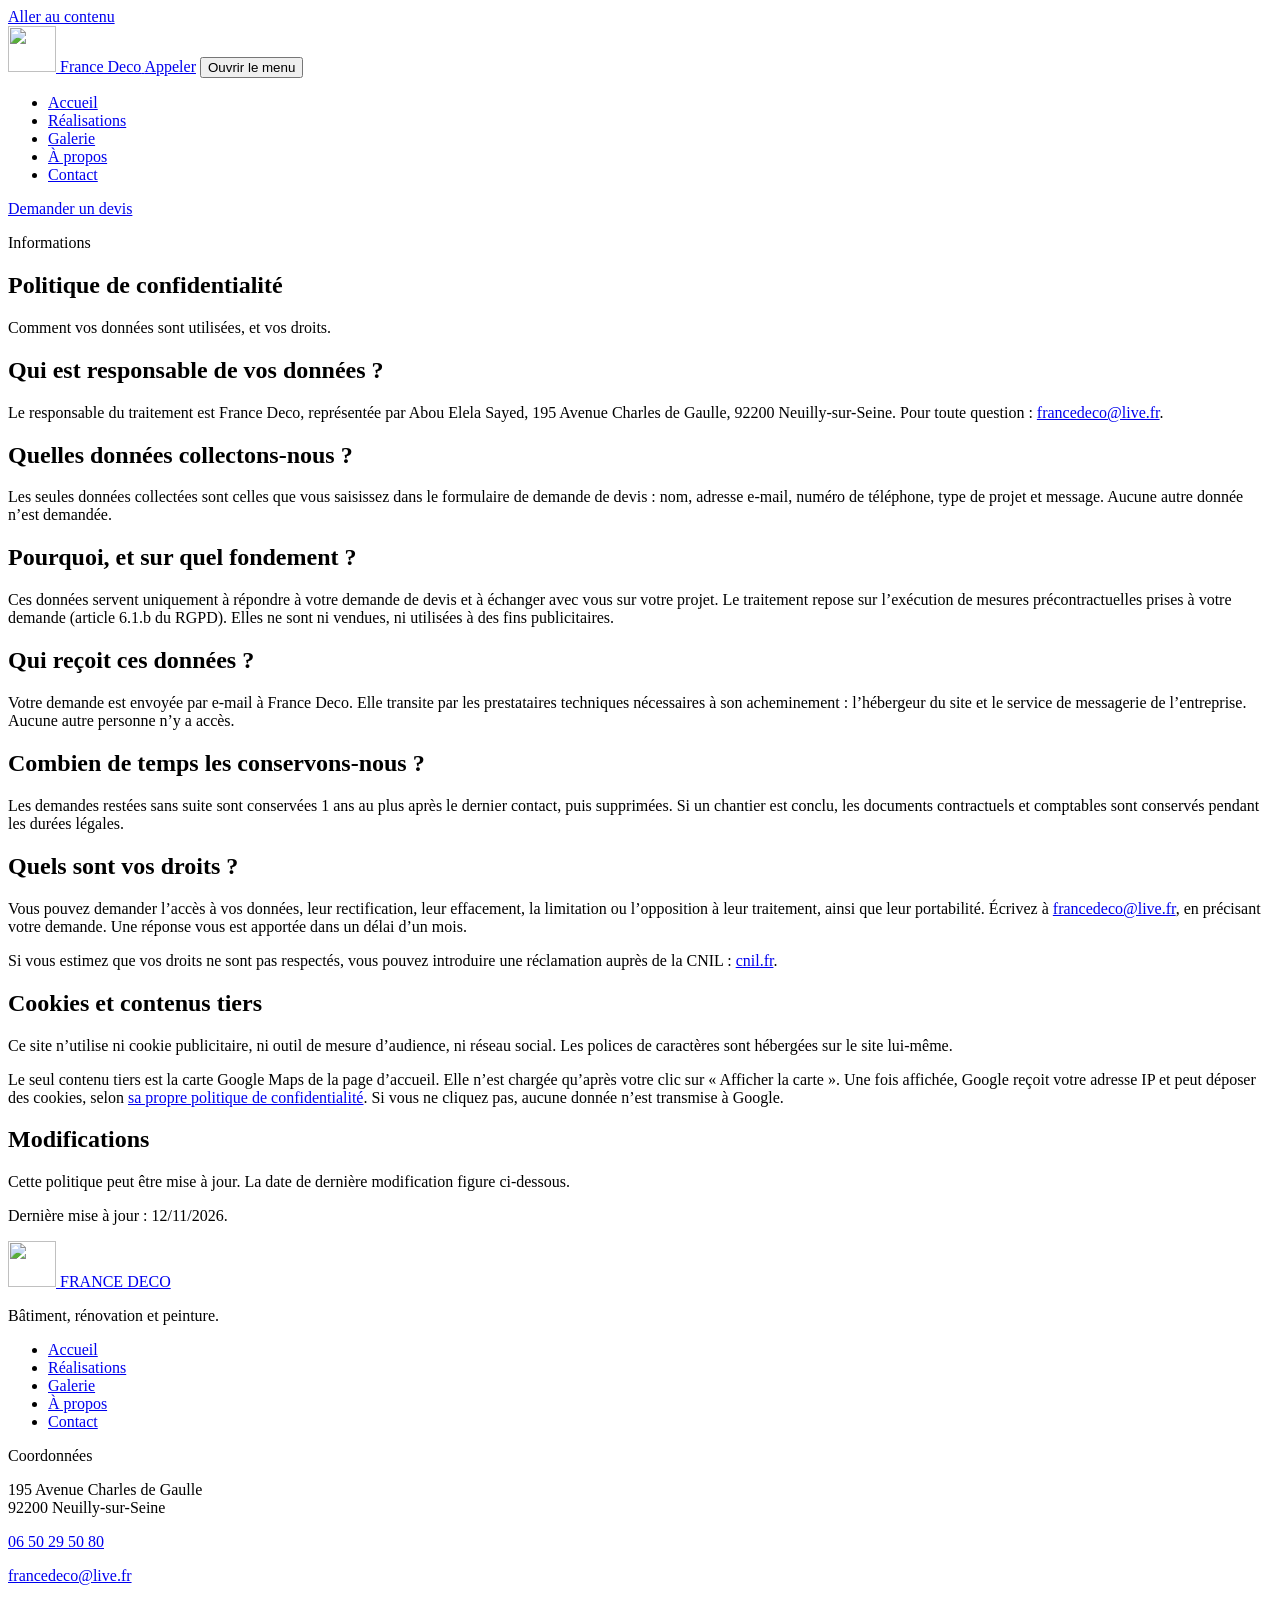
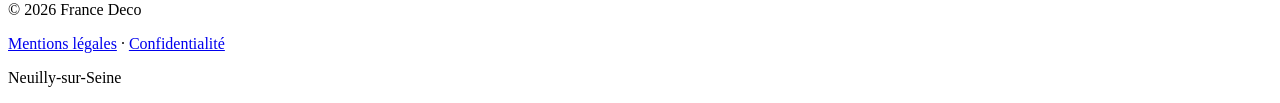
==== confidentialite.html @ 5af203aa "Add files via upload" ====
<!DOCTYPE html>
<html lang="fr">
<head>
  <meta charset="utf-8">
  <meta name="viewport" content="width=device-width, initial-scale=1">
  <meta name="color-scheme" content="light">
  <meta name="theme-color" content="#f3f0ea">
  <title>Politique de confidentialité | France Deco</title>
  <meta name="description" content="Politique de confidentialité de France Deco : données du formulaire de devis, durée de conservation, droits et cookies.">
  <meta name="robots" content="noindex, follow">
  <meta name="author" content="France Deco">
  <meta name="application-name" content="France Deco">
  <meta name="apple-mobile-web-app-title" content="France Deco">
  <meta name="geo.region" content="FR-92">
  <meta name="geo.placename" content="Neuilly-sur-Seine">
  <link rel="canonical" href="https://francedeco-paris.fr/confidentialite.html">
  <link rel="alternate" hreflang="fr" href="https://francedeco-paris.fr/confidentialite.html">
  <link rel="alternate" hreflang="x-default" href="https://francedeco-paris.fr/confidentialite.html">
  <meta property="og:locale" content="fr_FR">
  <meta property="og:type" content="website">
  <meta property="og:site_name" content="France Deco">
  <meta property="og:url" content="https://francedeco-paris.fr/confidentialite.html">
  <meta property="og:title" content="Politique de confidentialité — France Deco">
  <meta property="og:description" content="Politique de confidentialité de France Deco : données du formulaire de devis, durée de conservation, droits et cookies.">
  <meta property="og:image" content="https://francedeco-paris.fr/images/real-hero.jpg">
  <meta property="og:image:alt" content="Séjour rénové par France Deco, parquet clair et murs clairs">
  <meta name="twitter:card" content="summary_large_image">
  <meta name="twitter:title" content="Politique de confidentialité — France Deco">
  <meta name="twitter:description" content="Politique de confidentialité de France Deco : données du formulaire de devis, durée de conservation, droits et cookies.">
  <meta name="twitter:image" content="https://francedeco-paris.fr/images/real-hero.jpg">
  <meta name="twitter:image:alt" content="Séjour rénové par France Deco, parquet clair et murs clairs">
  <script type="application/ld+json">
    {
      "@context": "https://schema.org",
      "@graph": [
        {
          "@type": "WebPage",
          "@id": "https://francedeco-paris.fr/confidentialite.html#webpage",
          "url": "https://francedeco-paris.fr/confidentialite.html",
          "name": "Politique de confidentialité | France Deco",
          "description": "Politique de confidentialité de France Deco : données du formulaire de devis, durée de conservation, droits et cookies.",
          "inLanguage": "fr-FR",
          "isPartOf": {
            "@id": "https://francedeco-paris.fr/#website"
          },
          "primaryImageOfPage": {
            "@type": "ImageObject",
            "url": "https://francedeco-paris.fr/images/real-hero.jpg",
            "caption": "Séjour rénové par France Deco, parquet clair et murs clairs"
          },
          "about": {
            "@id": "https://francedeco-paris.fr/#entreprise"
          },
          "breadcrumb": {
            "@id": "https://francedeco-paris.fr/confidentialite.html#breadcrumb"
          }
        },
        {
          "@type": "BreadcrumbList",
          "@id": "https://francedeco-paris.fr/confidentialite.html#breadcrumb",
          "itemListElement": [
            {
              "@type": "ListItem",
              "position": 1,
              "name": "Accueil",
              "item": "https://francedeco-paris.fr/"
            },
            {
              "@type": "ListItem",
              "position": 2,
              "name": "Politique de confidentialité",
              "item": "https://francedeco-paris.fr/confidentialite.html"
            }
          ]
        },
        {
          "@type": [
            "GeneralContractor",
            "HousePainter"
          ],
          "@id": "https://francedeco-paris.fr/#entreprise",
          "name": "FRANCE DECO",
          "url": "https://francedeco-paris.fr/",
          "telephone": "+33650295080"
        }
      ]
    }
  </script>
  <link rel="icon" href="images/favicon.png" type="image/png">
  <link rel="apple-touch-icon" href="images/apple-touch-icon.png">
  <link rel="preload" href="fonts/sansserif-600.woff2" as="font" type="font/woff2" crossorigin>
  <link rel="preload" href="fonts/sansserif-400.woff2" as="font" type="font/woff2" crossorigin>
  <link rel="stylesheet" href="css/style.css">
  <link rel="stylesheet" href="css/legal.css">
</head>

<body data-page="legal">

  <a class="skip" href="#contenu">Aller au contenu</a>

  <header class="site-header">
    <div class="wrap header-bar">
      <a class="brand" href="index.html">
        <img src="images/logo.svg" alt="" width="48" height="46">
        <span class="brand-name">France Deco</span>
      </a>

      <a class="btn btn-primary header-call" href="tel:+33650295080">Appeler</a>

      <button class="nav-toggle" type="button" aria-expanded="false" aria-controls="nav-principale">
        <span class="nav-toggle-icon" aria-hidden="true"></span>
        <span class="sr-only">Ouvrir le menu</span>
      </button>

      <nav id="nav-principale" class="nav" aria-label="Navigation principale">
        <ul class="nav-list">
          <li><a href="index.html" data-nav="accueil">Accueil</a></li>
          <li><a href="realisation.html">Réalisations</a></li>
          <li><a href="galerie.html">Galerie</a></li>
          <li><a href="index.html#a-propos" data-nav="a-propos">À propos</a></li>
          <li><a href="contact.html">Contact</a></li>
        </ul>
        <a class="btn btn-primary nav-cta" href="contact.html#devis">Demander un devis</a>
      </nav>
    </div>
  </header>

  <main id="contenu">

    <section class="page-head">
      <div class="wrap">
        <p class="eyebrow">Informations</p>
        <h1>Politique de confidentialité</h1>
        <p class="lead">Comment vos données sont utilisées, et vos droits.</p>
      </div>
    </section>

    <section class="section">
      <div class="wrap legal">

        <h2>Qui est responsable de vos données ?</h2>
        <p>Le responsable du traitement est France Deco, représentée par Abou Elela Sayed, 195 Avenue Charles de Gaulle, 92200 Neuilly-sur-Seine. Pour toute question : <a href="mailto:francedeco@live.fr">francedeco@live.fr</a>.</p>

        <h2>Quelles données collectons-nous ?</h2>
        <p>Les seules données collectées sont celles que vous saisissez dans le formulaire de demande de devis : nom, adresse e-mail, numéro de téléphone, type de projet et message. Aucune autre donnée n’est demandée.</p>

        <h2>Pourquoi, et sur quel fondement ?</h2>
        <p>Ces données servent uniquement à répondre à votre demande de devis et à échanger avec vous sur votre projet. Le traitement repose sur l’exécution de mesures précontractuelles prises à votre demande (article 6.1.b du RGPD). Elles ne sont ni vendues, ni utilisées à des fins publicitaires.</p>

        <h2>Qui reçoit ces données ?</h2>
        <p>Votre demande est envoyée par e-mail à France Deco. Elle transite par les prestataires techniques nécessaires à son acheminement : l’hébergeur du site et le service de messagerie de l’entreprise. Aucune autre personne n’y a accès.</p>

        <h2>Combien de temps les conservons-nous ?</h2>
        <p>Les demandes restées sans suite sont conservées 1 ans au plus après le dernier contact, puis supprimées. Si un chantier est conclu, les documents contractuels et comptables sont conservés pendant les durées légales.</p>

        <h2>Quels sont vos droits ?</h2>
        <p>Vous pouvez demander l’accès à vos données, leur rectification, leur effacement, la limitation ou l’opposition à leur traitement, ainsi que leur portabilité. Écrivez à <a href="mailto:francedeco@live.fr">francedeco@live.fr</a>, en précisant votre demande. Une réponse vous est apportée dans un délai d’un mois.</p>
        <p>Si vous estimez que vos droits ne sont pas respectés, vous pouvez introduire une réclamation auprès de la CNIL : <a href="https://www.cnil.fr" rel="noopener">cnil.fr</a>.</p>

        <h2 id="cookies">Cookies et contenus tiers</h2>
        <p>Ce site n’utilise ni cookie publicitaire, ni outil de mesure d’audience, ni réseau social. Les polices de caractères sont hébergées sur le site lui-même.</p>
        <p>Le seul contenu tiers est la carte Google Maps de la page d’accueil. Elle n’est chargée qu’après votre clic sur « Afficher la carte ». Une fois affichée, Google reçoit votre adresse IP et peut déposer des cookies, selon <a href="https://policies.google.com/privacy" rel="noopener">sa propre politique de confidentialité</a>. Si vous ne cliquez pas, aucune donnée n’est transmise à Google.</p>

        <h2>Modifications</h2>
        <p>Cette politique peut être mise à jour. La date de dernière modification figure ci-dessous.</p>

        <p class="legal-date">Dernière mise à jour : 12/11/2026.</p>
      </div>
    </section>

  </main>

  <footer class="site-footer">
    <div class="wrap footer-grid">

      <div class="footer-brand">
        <a class="brand" href="index.html">
          <img src="images/logo.svg" alt="" width="48" height="46">
          <span class="brand-name">FRANCE DECO</span>
        </a>
        <p>Bâtiment, rénovation et peinture.</p>
      </div>

      <nav class="footer-nav" aria-label="Pied de page">
        <ul>
          <li><a href="index.html">Accueil</a></li>
          <li><a href="realisation.html">Réalisations</a></li>
          <li><a href="galerie.html">Galerie</a></li>
          <li><a href="index.html#a-propos">À propos</a></li>
          <li><a href="contact.html">Contact</a></li>
        </ul>
      </nav>

      <div>
        <p class="footer-label">Coordonnées</p>
        <p>195 Avenue Charles de Gaulle<br>92200 Neuilly-sur-Seine</p>
        <p><a href="tel:+33650295080">06 50 29 50 80</a></p>
        <p><a href="mailto:francedeco@live.fr">francedeco@live.fr</a></p>
      </div>

    </div>

    <div class="wrap footer-base">
      <p>© 2026 France Deco</p>
      <p><a href="mentions-legales.html">Mentions légales</a> · <a href="confidentialite.html">Confidentialité</a></p>
      <p>Neuilly-sur-Seine</p>
    </div>
  </footer>

  <script src="js/main.js" defer></script>

</body>
</html>
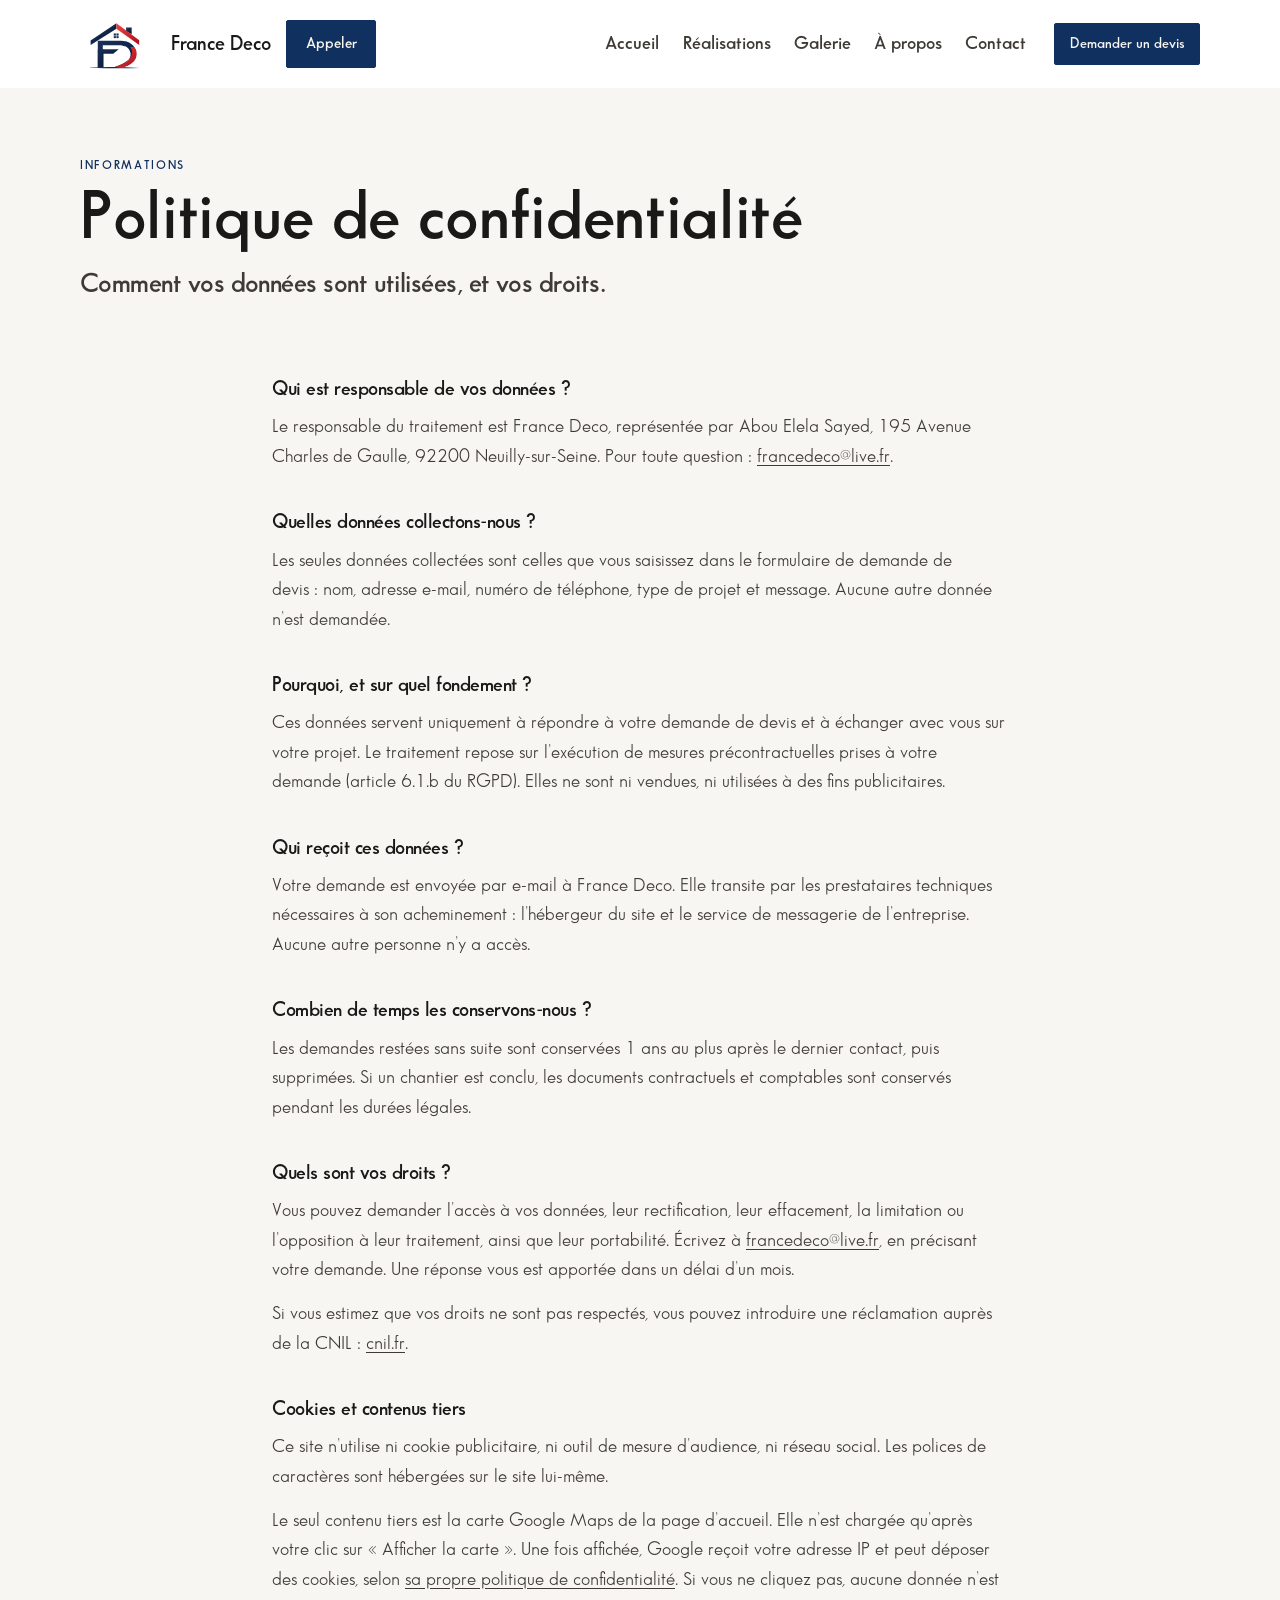
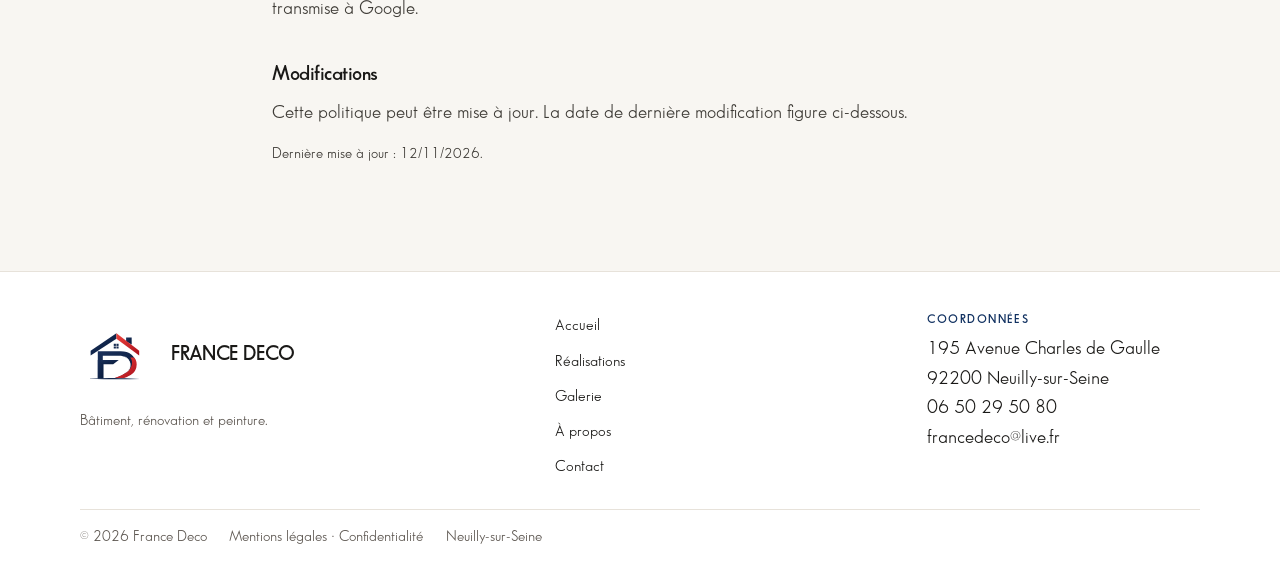
==== commit a84e88e6: "Ajout pages confidentialite et mentions-legales au sitemap" ====
--- a/confidentialite.html
+++ b/confidentialite.html
@@ -13,13 +13,13 @@
   <meta name="apple-mobile-web-app-title" content="France Deco">
   <meta name="geo.region" content="FR-92">
   <meta name="geo.placename" content="Neuilly-sur-Seine">
-  <link rel="canonical" href="https://francedeco-paris.fr/confidentialite.html">
-  <link rel="alternate" hreflang="fr" href="https://francedeco-paris.fr/confidentialite.html">
-  <link rel="alternate" hreflang="x-default" href="https://francedeco-paris.fr/confidentialite.html">
+  <link rel="canonical" href="https://francedeco-paris.fr/confidentialite">
+  <link rel="alternate" hreflang="fr" href="https://francedeco-paris.fr/confidentialite">
+  <link rel="alternate" hreflang="x-default" href="https://francedeco-paris.fr/confidentialite">
   <meta property="og:locale" content="fr_FR">
   <meta property="og:type" content="website">
   <meta property="og:site_name" content="France Deco">
-  <meta property="og:url" content="https://francedeco-paris.fr/confidentialite.html">
+  <meta property="og:url" content="https://francedeco-paris.fr/confidentialite">
   <meta property="og:title" content="Politique de confidentialité — France Deco">
   <meta property="og:description" content="Politique de confidentialité de France Deco : données du formulaire de devis, durée de conservation, droits et cookies.">
   <meta property="og:image" content="https://francedeco-paris.fr/images/real-hero.jpg">
@@ -35,8 +35,8 @@
       "@graph": [
         {
           "@type": "WebPage",
-          "@id": "https://francedeco-paris.fr/confidentialite.html#webpage",
-          "url": "https://francedeco-paris.fr/confidentialite.html",
+          "@id": "https://francedeco-paris.fr/confidentialite#webpage",
+          "url": "https://francedeco-paris.fr/confidentialite",
           "name": "Politique de confidentialité | France Deco",
           "description": "Politique de confidentialité de France Deco : données du formulaire de devis, durée de conservation, droits et cookies.",
           "inLanguage": "fr-FR",
@@ -52,12 +52,12 @@
             "@id": "https://francedeco-paris.fr/#entreprise"
           },
           "breadcrumb": {
-            "@id": "https://francedeco-paris.fr/confidentialite.html#breadcrumb"
+            "@id": "https://francedeco-paris.fr/confidentialite#breadcrumb"
           }
         },
         {
           "@type": "BreadcrumbList",
-          "@id": "https://francedeco-paris.fr/confidentialite.html#breadcrumb",
+          "@id": "https://francedeco-paris.fr/confidentialite#breadcrumb",
           "itemListElement": [
             {
               "@type": "ListItem",
@@ -69,7 +69,7 @@
               "@type": "ListItem",
               "position": 2,
               "name": "Politique de confidentialité",
-              "item": "https://francedeco-paris.fr/confidentialite.html"
+              "item": "https://francedeco-paris.fr/confidentialite"
             }
           ]
         },
@@ -100,7 +100,7 @@
 
   <header class="site-header">
     <div class="wrap header-bar">
-      <a class="brand" href="index.html">
+      <a class="brand" href="/">
         <img src="images/logo.svg" alt="" width="48" height="46">
         <span class="brand-name">France Deco</span>
       </a>
@@ -114,13 +114,13 @@
 
       <nav id="nav-principale" class="nav" aria-label="Navigation principale">
         <ul class="nav-list">
-          <li><a href="index.html" data-nav="accueil">Accueil</a></li>
-          <li><a href="realisation.html">Réalisations</a></li>
-          <li><a href="galerie.html">Galerie</a></li>
-          <li><a href="index.html#a-propos" data-nav="a-propos">À propos</a></li>
-          <li><a href="contact.html">Contact</a></li>
+          <li><a href="/" data-nav="accueil">Accueil</a></li>
+          <li><a href="realisation">Réalisations</a></li>
+          <li><a href="galerie">Galerie</a></li>
+          <li><a href="/#a-propos" data-nav="a-propos">À propos</a></li>
+          <li><a href="contact">Contact</a></li>
         </ul>
-        <a class="btn btn-primary nav-cta" href="contact.html#devis">Demander un devis</a>
+        <a class="btn btn-primary nav-cta" href="contact#devis">Demander un devis</a>
       </nav>
     </div>
   </header>
@@ -174,7 +174,7 @@
     <div class="wrap footer-grid">
 
       <div class="footer-brand">
-        <a class="brand" href="index.html">
+        <a class="brand" href="/">
           <img src="images/logo.svg" alt="" width="48" height="46">
           <span class="brand-name">FRANCE DECO</span>
         </a>
@@ -183,11 +183,11 @@
 
       <nav class="footer-nav" aria-label="Pied de page">
         <ul>
-          <li><a href="index.html">Accueil</a></li>
-          <li><a href="realisation.html">Réalisations</a></li>
-          <li><a href="galerie.html">Galerie</a></li>
-          <li><a href="index.html#a-propos">À propos</a></li>
-          <li><a href="contact.html">Contact</a></li>
+          <li><a href="/">Accueil</a></li>
+          <li><a href="realisation">Réalisations</a></li>
+          <li><a href="galerie">Galerie</a></li>
+          <li><a href="/#a-propos">À propos</a></li>
+          <li><a href="contact">Contact</a></li>
         </ul>
       </nav>
 
@@ -202,7 +202,7 @@
 
     <div class="wrap footer-base">
       <p>© 2026 France Deco</p>
-      <p><a href="mentions-legales.html">Mentions légales</a> · <a href="confidentialite.html">Confidentialité</a></p>
+      <p><a href="mentions-legales">Mentions légales</a> · <a href="confidentialite">Confidentialité</a></p>
       <p>Neuilly-sur-Seine</p>
     </div>
   </footer>
--- a/css/style.css
+++ b/css/style.css
@@ -0,0 +1,1497 @@
+/* FRANCE DECO — site vitrine
+   Palette tirée du logo : marine #103060, papier chaud, encre.
+   Typographie auto-hébergée : Sans Serif FLF. */
+
+@font-face {
+  font-family: "Sans Serif FLF";
+  font-style: normal;
+  font-weight: 400;
+  font-display: swap;
+  src: url("../fonts/sansserif-400.woff2") format("woff2");
+}
+
+@font-face {
+  font-family: "Sans Serif FLF";
+  font-style: normal;
+  font-weight: 500;
+  font-display: swap;
+  src: url("../fonts/sansserif-500.woff2") format("woff2");
+}
+
+@font-face {
+  font-family: "Sans Serif FLF";
+  font-style: normal;
+  font-weight: 600;
+  font-display: swap;
+  src: url("../fonts/sansserif-600.woff2") format("woff2");
+}
+
+:root {
+  --paper: #f3f0ea;
+  --paper-deep: #e7e2d9;
+  --white: #fffcf8;
+  --ink: #1a1917;
+  --ink-soft: #3e3b36;
+  --muted: #5e5852;
+  --line: #ddd6cc;
+  --navy: #103060;
+  --navy-deep: #0b2344;
+  --danger: #7a332f;
+  --serif-display: "Sans Serif FLF", "Century Gothic", "Segoe UI", sans-serif;
+  --serif-text: "Sans Serif FLF", "Century Gothic", "Segoe UI", sans-serif;
+  --sans: "Sans Serif FLF", "Century Gothic", "Segoe UI", sans-serif;
+  --header: 4.75rem;
+  --wrap: 1120px;
+  --ease: cubic-bezier(0.2, 0.7, 0.2, 1);
+}
+
+*,
+*::before,
+*::after {
+  box-sizing: border-box;
+}
+
+html {
+  scroll-behavior: smooth;
+}
+
+body {
+  margin: 0;
+  min-height: 100vh;
+  display: flex;
+  flex-direction: column;
+  background: var(--paper);
+  color: var(--ink);
+  font-family: var(--sans);
+  font-size: 1.15rem;
+  font-weight: 400;
+  line-height: 1.6;
+  text-rendering: optimizeLegibility;
+}
+
+main {
+  flex: 1;
+}
+
+img {
+  max-width: 100%;
+  display: block;
+}
+
+[hidden] {
+  display: none !important;
+}
+
+h1,
+h2,
+h3,
+p,
+ul,
+ol,
+figure,
+dl,
+blockquote {
+  margin: 0;
+}
+
+h1,
+h2,
+h3 {
+  text-wrap: balance;
+}
+
+p {
+  text-wrap: pretty;
+}
+
+ul,
+ol {
+  padding: 0;
+  list-style: none;
+}
+
+a {
+  color: inherit;
+}
+
+button,
+input,
+select,
+textarea {
+  font: inherit;
+  color: inherit;
+}
+
+button {
+  cursor: pointer;
+}
+
+::selection {
+  background: var(--navy);
+  color: var(--paper);
+}
+
+:focus-visible {
+  outline: 2px solid var(--navy);
+  outline-offset: 3px;
+}
+
+[id] {
+  scroll-margin-top: calc(var(--header) + 0.75rem);
+}
+
+.skip {
+  position: absolute;
+  left: 1rem;
+  top: -4rem;
+  z-index: 80;
+  background: var(--navy);
+  color: var(--paper);
+  padding: 0.6rem 0.9rem;
+  text-decoration: none;
+}
+
+.skip:focus {
+  top: 0.75rem;
+}
+
+.sr-only {
+  position: absolute;
+  width: 1px;
+  height: 1px;
+  padding: 0;
+  margin: -1px;
+  overflow: hidden;
+  clip: rect(0, 0, 0, 0);
+  white-space: nowrap;
+  border: 0;
+}
+
+.wrap {
+  width: min(var(--wrap), calc(100% - 2rem));
+  margin-inline: auto;
+}
+
+.eyebrow {
+  margin: 0 0 0.7rem;
+  font-size: 0.75rem;
+  font-weight: 600;
+  letter-spacing: 0.14em;
+  text-transform: uppercase;
+  color: var(--navy);
+}
+
+.lead {
+  font-family: var(--serif-text);
+  font-weight: 560;
+  font-size: clamp(1.35rem, 2.1vw, 1.75rem);
+  line-height: 1.28;
+  letter-spacing: -0.02em;
+  color: var(--ink-soft);
+}
+
+.deck,
+.section-lead {
+  color: var(--muted);
+  max-width: 38rem;
+}
+
+h1 {
+  font-family: var(--serif-display);
+  font-weight: 540;
+  font-size: clamp(2.5rem, 5.5vw, 4.9rem);
+  line-height: 0.9;
+  letter-spacing: -0.005em;
+}
+
+h2 {
+  font-family: var(--serif-text);
+  font-weight: 560;
+  font-size: clamp(1.85rem, 3vw, 2.55rem);
+  line-height: 1.12;
+  letter-spacing: -0.025em;
+}
+
+h3 {
+  font-family: var(--serif-text);
+  font-weight: 560;
+  font-size: 1.4rem;
+  line-height: 1.2;
+  letter-spacing: -0.02em;
+}
+
+.tag {
+  display: block;
+  margin-bottom: 0.3rem;
+  font-size: 0.72rem;
+  font-weight: 600;
+  letter-spacing: 0.13em;
+  text-transform: uppercase;
+  color: var(--navy);
+}
+
+.idx {
+  font-family: var(--serif-text);
+  font-weight: 560;
+  color: var(--navy);
+  letter-spacing: 0.04em;
+}
+
+/* Header */
+
+.site-header {
+  position: sticky;
+  top: 0;
+  z-index: 40;
+  background: var(--paper);
+  border-bottom: 1px solid var(--navy);
+}
+
+.header-call {
+  flex: none;
+  min-height: 40px;
+  padding: 0.45rem 0.95rem;
+}
+
+.header-bar {
+  display: flex;
+  align-items: center;
+  justify-content: space-between;
+  min-height: var(--header);
+  gap: 1rem;
+}
+
+.brand {
+  display: inline-flex;
+  align-items: center;
+  gap: 0.7rem;
+  text-decoration: none;
+  min-width: 0;
+}
+
+.brand img {
+  width: 90px;
+  height: 88px;
+  object-fit: contain;
+  flex: none;
+  margin-left: -10px;
+}
+.brand-name {
+  font-family: var(--serif-text);
+  font-weight: 560;
+  font-size: 1.28rem;
+  letter-spacing: -0.03em;
+  line-height: 1;
+  color: var(--ink);
+}
+
+.nav-toggle {
+  display: none;
+  width: 44px;
+  height: 44px;
+  align-items: center;
+  justify-content: center;
+  border: 0;
+  background: transparent;
+  padding: 0;
+}
+
+.nav-toggle-icon,
+.nav-toggle-icon::before,
+.nav-toggle-icon::after {
+  display: block;
+  width: 18px;
+  height: 1.5px;
+  background: var(--ink);
+  position: relative;
+}
+
+.nav-toggle-icon::before,
+.nav-toggle-icon::after {
+  content: "";
+  position: absolute;
+  left: 0;
+  transition: transform 0.2s var(--ease), top 0.2s var(--ease);
+}
+
+.nav-toggle-icon::before {
+  top: -6px;
+}
+
+.nav-toggle-icon::after {
+  top: 6px;
+}
+
+.site-header.is-open .nav-toggle-icon {
+  background: transparent;
+}
+
+.site-header.is-open .nav-toggle-icon::before {
+  top: 0;
+  transform: rotate(45deg);
+}
+
+.site-header.is-open .nav-toggle-icon::after {
+  top: 0;
+  transform: rotate(-45deg);
+}
+
+.nav {
+  display: flex;
+  align-items: center;
+  gap: 1.75rem;
+  margin-left: auto;
+}
+
+.nav-list {
+  display: flex;
+  align-items: center;
+  gap: 1.45rem;
+}
+
+.nav-list a {
+  position: relative;
+  text-decoration: none;
+  color: var(--ink-soft);
+  font-size: 1.15rem;
+  font-weight: 520;
+  padding: 0.25rem 0;
+}
+
+.nav-list a::after {
+  content: "";
+  position: absolute;
+  left: 0;
+  bottom: -2px;
+  width: 100%;
+  height: 1px;
+  background: currentColor;
+  transform: scaleX(0);
+  transform-origin: left;
+  transition: transform 0.25s var(--ease);
+}
+
+.nav-list a:hover,
+.nav-list a[aria-current="page"] {
+  color: var(--ink);
+}
+
+.nav-list a:hover::after,
+.nav-list a[aria-current="page"]::after {
+  transform: scaleX(1);
+}
+
+/* Buttons */
+
+.btn {
+  display: inline-flex;
+  align-items: center;
+  justify-content: center;
+  min-height: 48px;
+  padding: 0.7rem 1.15rem;
+  border: 1px solid transparent;
+  border-radius: 2px;
+  text-decoration: none;
+  font-weight: 600;
+  font-size: 0.95rem;
+  line-height: 1.2;
+  transition: background-color 0.2s var(--ease), color 0.2s var(--ease), border-color 0.2s var(--ease);
+}
+
+.btn-primary {
+  background: var(--navy);
+  border-color: var(--navy);
+  color: var(--paper);
+}
+
+.btn-primary:hover {
+  background: var(--navy-deep);
+  border-color: var(--navy-deep);
+}
+
+.btn-secondary {
+  background: transparent;
+  border-color: var(--ink);
+  color: var(--ink);
+}
+
+.btn-secondary:hover {
+  background: var(--ink);
+  color: var(--paper);
+}
+
+.btn-light {
+  background: var(--paper);
+  border-color: var(--paper);
+  color: var(--navy);
+}
+
+.btn-light:hover {
+  background: var(--white);
+  border-color: var(--white);
+}
+
+.nav-cta {
+  min-height: 42px;
+  padding: 0.5rem 0.9rem;
+  font-size: 0.9rem;
+  white-space: nowrap;
+}
+
+.text-link {
+  color: var(--navy);
+  font-weight: 600;
+  text-underline-offset: 0.22em;
+  text-decoration-thickness: 1px;
+}
+
+.text-link:hover {
+  text-decoration-thickness: 2px;
+}
+
+/* Entrée : grand défilement */
+
+.stage {
+  position: relative;
+  height: min(78vh, 52rem);
+  min-height: 22rem;
+  background: #d9d3c8;
+}
+
+.stage-track {
+  display: flex;
+  height: 100%;
+  overflow-x: auto;
+  scroll-snap-type: x mandatory;
+  scroll-behavior: smooth;
+  scrollbar-width: none;
+}
+
+.stage-track::-webkit-scrollbar {
+  display: none;
+}
+
+.stage-slide {
+  flex: 0 0 100%;
+  height: 100%;
+  margin: 0;
+  scroll-snap-align: start;
+}
+
+.stage-slide img {
+  width: 100%;
+  height: 100%;
+  object-fit: cover;
+  object-position: center;
+}
+
+.stage-arrow {
+  position: absolute;
+  top: 50%;
+  z-index: 2;
+  transform: translateY(-50%);
+  width: 3rem;
+  height: 3rem;
+  border: 0;
+  background: transparent;
+  color: #1a1917;
+  font-size: 2.4rem;
+  line-height: 1;
+  text-shadow: 0 1px 0 rgba(255, 252, 248, 0.6);
+}
+
+.stage-prev {
+  left: 0.4rem;
+}
+
+.stage-next {
+  right: 0.4rem;
+}
+
+/* Hero */
+
+.hero {
+  padding: 2.4rem 0 1rem;
+}
+
+.hero h1 span {
+  display: block;
+}
+
+.hero .lead {
+  margin-top: 1.2rem;
+  max-width: 18em;
+}
+
+.hero .deck {
+  margin-top: 0.85rem;
+}
+
+.hero-actions {
+  display: flex;
+  flex-wrap: wrap;
+  gap: 0.75rem;
+  margin-top: 1.55rem;
+}
+
+.hero-figure {
+  margin: 2rem 0 0;
+}
+
+.hero-figure img {
+  width: 100%;
+  height: auto;
+  aspect-ratio: 3 / 2;
+  object-fit: cover;
+}
+
+.page-head h1 {
+  font-size: clamp(2.6rem, 5.2vw, 4.35rem);
+  line-height: 0.98;
+}
+
+.page-head + .section {
+  padding-top: 2.25rem;
+}
+
+.caption,
+.hero-figure figcaption {
+  margin-top: 0.55rem;
+  font-size: 0.8rem;
+  color: var(--muted);
+}
+
+/* Sections */
+
+.section {
+  padding: 4.25rem 0;
+}
+
+.section-head {
+  margin-bottom: 1.75rem;
+}
+
+.section-head h2 {
+  max-width: 16em;
+}
+
+.section-lead {
+  margin-top: 0.75rem;
+}
+
+.section-more {
+  margin-top: 1.35rem;
+}
+
+/* Services — accueil */
+
+.service-grid {
+  display: grid;
+  grid-template-columns: 1fr;
+  border-top: 1px solid var(--line);
+  border-left: 1px solid var(--line);
+}
+
+.service-card {
+  display: flex;
+  flex-direction: column;
+  align-items: flex-start;
+  gap: 0.7rem;
+  min-height: 100%;
+  padding: 1.4rem 1.25rem 1.35rem;
+  border-right: 1px solid var(--line);
+  border-bottom: 1px solid var(--line);
+  text-decoration: none;
+  background: transparent;
+  transition: background-color 0.2s var(--ease);
+}
+
+.service-card:hover,
+.service-card:focus-visible {
+  background: var(--white);
+}
+
+.service-card h3 {
+  font-size: 1.45rem;
+}
+
+.service-card p {
+  color: var(--muted);
+  font-size: 0.98rem;
+}
+
+/* Services — page */
+
+.page-head {
+  padding: 3rem 0 0.5rem;
+}
+
+.page-head .lead {
+  margin-top: 1rem;
+  max-width: 34rem;
+}
+
+.page-head .deck {
+  margin-top: 0.9rem;
+}
+
+.scope-list {
+  border-bottom: 1px solid var(--line);
+}
+
+.scope {
+  display: grid;
+  gap: 0.65rem 2rem;
+  padding: 1.7rem 0;
+  border-top: 1px solid var(--line);
+}
+
+.scope h2 {
+  font-size: clamp(1.55rem, 2.4vw, 2rem);
+}
+
+.scope p {
+  margin-top: 0.45rem;
+  color: var(--ink-soft);
+  max-width: 40rem;
+}
+
+.scope-points {
+  display: grid;
+  gap: 0.35rem;
+}
+
+.scope-points li {
+  position: relative;
+  padding-left: 0.9rem;
+  color: var(--muted);
+  font-size: 0.98rem;
+}
+
+.scope-points li::before {
+  content: "";
+  position: absolute;
+  left: 0;
+  top: 0.7em;
+  width: 0.35rem;
+  height: 1px;
+  background: var(--navy);
+}
+
+/* Savoir-faire et processus */
+
+.qualities,
+.process {
+  display: grid;
+}
+
+.qualities li,
+.process li {
+  padding: 1.2rem 0;
+  border-top: 1px solid var(--line);
+}
+
+.qualities h3,
+.process h3 {
+  font-size: 1.28rem;
+  margin-bottom: 0.3rem;
+}
+
+.qualities p,
+.process p {
+  color: var(--muted);
+  max-width: 36rem;
+}
+
+.process li {
+  display: grid;
+  grid-template-columns: 2.6rem 1fr;
+  gap: 0.35rem 1rem;
+  align-items: start;
+}
+
+.process .idx {
+  font-size: 1.15rem;
+  padding-top: 0.15rem;
+}
+
+.split-intro .section-lead {
+  margin-top: 0.8rem;
+}
+
+/* Galerie */
+
+.filters {
+  display: flex;
+  flex-wrap: wrap;
+  gap: 0.35rem 1.2rem;
+  margin: 1.6rem 0 1.5rem;
+}
+
+.filter {
+  border: 0;
+  border-bottom: 1px solid transparent;
+  background: none;
+  padding: 0.45rem 0;
+  color: var(--muted);
+  font-weight: 600;
+  min-height: 44px;
+}
+
+.filter:hover,
+.filter[aria-pressed="true"] {
+  color: var(--ink);
+}
+
+.filter[aria-pressed="true"] {
+  border-bottom-color: var(--navy);
+}
+
+.gallery,
+.preview-grid {
+  display: grid;
+  grid-template-columns: 1fr;
+  gap: 1.6rem 1.15rem;
+}
+
+.frame {
+  display: block;
+  aspect-ratio: 3 / 2;
+  overflow: hidden;
+  background: var(--paper-deep);
+  line-height: 0;
+}
+
+.frame img {
+  width: 100%;
+  height: 100%;
+  object-fit: cover;
+}
+
+.shot {
+  display: block;
+  width: 100%;
+  padding: 0;
+  border: 0;
+  background: none;
+  cursor: zoom-in;
+  line-height: 0;
+}
+
+.gallery h3,
+.preview-title {
+  font-family: var(--serif-text);
+  font-weight: 560;
+  font-size: 1.32rem;
+  letter-spacing: -0.02em;
+  line-height: 1.2;
+}
+
+.gallery figcaption,
+.preview-caption {
+  display: block;
+  padding-top: 0.7rem;
+}
+
+.shot-meta,
+.preview-meta {
+  display: block;
+  margin-top: 0.15rem;
+  color: var(--muted);
+  font-size: 0.92rem;
+}
+
+.preview-grid a {
+  display: block;
+  text-decoration: none;
+}
+
+.preview-grid a:hover .preview-title,
+.shot:hover + figcaption h3 {
+  color: var(--navy);
+}
+
+.pos-floor {
+  object-position: center 78%;
+}
+
+.pos-wall {
+  object-position: center 32%;
+}
+
+.pos-bed {
+  object-position: center 42%;
+}
+
+.empty-filter {
+  margin-top: 0.5rem;
+  color: var(--muted);
+}
+
+.credit {
+  margin-top: 1.25rem;
+  font-size: 0.82rem;
+  color: var(--muted);
+}
+
+/* Lightbox */
+
+.lightbox {
+  width: min(1040px, calc(100vw - 2rem));
+  max-height: calc(100vh - 2rem);
+  padding: 0;
+  border: 0;
+  background: var(--paper);
+  color: var(--ink);
+}
+
+.lightbox::backdrop {
+  background: rgba(18, 16, 14, 0.72);
+}
+
+.lightbox img {
+  width: 100%;
+  max-height: min(76vh, 760px);
+  object-fit: contain;
+  background: var(--paper-deep);
+}
+
+.lightbox-bar {
+  display: flex;
+  justify-content: space-between;
+  align-items: flex-end;
+  gap: 1rem;
+  padding: 0.85rem 1rem 1rem;
+}
+
+.lightbox-bar p {
+  color: var(--muted);
+  font-size: 0.92rem;
+}
+
+.lightbox-close {
+  border: 0;
+  background: none;
+  padding: 0.35rem 0;
+  font-weight: 600;
+  color: var(--navy);
+  min-height: 44px;
+}
+
+/* À propos */
+
+.about-grid {
+  display: grid;
+  gap: 1.75rem;
+}
+
+.about-copy p + p {
+  margin-top: 0.9rem;
+}
+
+.about-copy p {
+  max-width: 40rem;
+  color: var(--ink-soft);
+}
+
+.about-figure img {
+  width: 100%;
+  aspect-ratio: 3 / 2;
+  object-fit: cover;
+}
+
+.map-embed {
+  margin-top: 1.5rem;
+  overflow: hidden;
+  background: var(--paper-deep);
+}
+
+.map-embed iframe {
+  display: block;
+  width: 100%;
+  height: 360px;
+  filter: grayscale(0.2);
+}
+
+/* Bandeau */
+
+.cta-band {
+  background: var(--navy);
+  color: var(--paper);
+  padding: 3.5rem 0;
+}
+
+.cta-inner {
+  display: flex;
+  flex-wrap: wrap;
+  align-items: center;
+  justify-content: space-between;
+  gap: 1.4rem 2rem;
+}
+
+.cta-band h2 {
+  color: var(--paper);
+  margin-bottom: 0.45rem;
+}
+
+.cta-band p {
+  max-width: 34rem;
+  color: rgba(243, 240, 234, 0.84);
+}
+
+.cta-band :focus-visible {
+  outline-color: var(--paper);
+}
+
+/* Contact */
+
+.contact-grid {
+  display: grid;
+  gap: 2rem;
+  padding-bottom: 4.5rem;
+}
+
+.contact-points {
+  margin-top: 1.1rem;
+  display: grid;
+  gap: 0.35rem;
+}
+
+.contact-points li {
+  position: relative;
+  padding-left: 0.9rem;
+  color: var(--ink-soft);
+}
+
+.contact-points li::before {
+  content: "";
+  position: absolute;
+  left: 0;
+  top: 0.7em;
+  width: 0.35rem;
+  height: 1px;
+  background: var(--navy);
+}
+
+.notice {
+  margin: 1.25rem 0 0;
+  padding: 0.85rem 1rem;
+  border-left: 2px solid var(--navy);
+  background: var(--paper-deep);
+  color: var(--ink-soft);
+  font-size: 0.95rem;
+}
+
+.form-panel {
+  display: grid;
+  gap: 0.95rem;
+}
+
+.req {
+  color: var(--navy);
+}
+
+.field {
+  display: grid;
+  gap: 0.35rem;
+}
+
+.field label {
+  font-size: 0.92rem;
+  font-weight: 600;
+}
+
+.field input,
+.field select,
+.field textarea {
+  width: 100%;
+  min-height: 48px;
+  padding: 0.7rem 0.8rem;
+  border: 1px solid #cfc8be;
+  border-radius: 2px;
+  background: var(--white);
+  color: var(--ink);
+}
+
+.field textarea {
+  min-height: 150px;
+  resize: vertical;
+  line-height: 1.5;
+}
+
+.field select {
+  appearance: none;
+  padding-right: 2.4rem;
+  background-image: url("data:image/svg+xml;utf8,<svg xmlns='http://www.w3.org/2000/svg' width='12' height='8' viewBox='0 0 12 8'><path d='M1 1.4 L6 6.2 L11 1.4' fill='none' stroke='%23103060' stroke-width='1.4'/></svg>");
+  background-repeat: no-repeat;
+  background-position: right 0.9rem center;
+}
+
+.field select:invalid {
+  color: var(--muted);
+}
+
+.field option {
+  color: var(--ink);
+}
+
+.field input:focus-visible,
+.field select:focus-visible,
+.field textarea:focus-visible {
+  outline: 2px solid var(--navy);
+  outline-offset: 1px;
+  border-color: var(--navy);
+}
+
+.field.is-invalid input,
+.field.is-invalid select,
+.field.is-invalid textarea {
+  border-color: var(--danger);
+}
+
+.field-error {
+  color: var(--danger);
+  font-size: 0.86rem;
+}
+
+.form-note {
+  color: var(--muted);
+  font-size: 0.88rem;
+}
+
+.hp {
+  position: absolute;
+  left: -10000px;
+  width: 1px;
+  height: 1px;
+  overflow: hidden;
+}
+
+.form-success {
+  padding: 1.4rem 0 0;
+}
+
+.form-success h2 {
+  font-size: clamp(1.7rem, 3vw, 2.2rem);
+  margin-bottom: 0.6rem;
+}
+
+.form-success > p {
+  color: var(--ink-soft);
+  max-width: 38rem;
+}
+
+.recap {
+  margin: 1.15rem 0;
+  display: grid;
+  gap: 0.7rem;
+}
+
+.recap div {
+  display: grid;
+  gap: 0.1rem;
+  padding-top: 0.7rem;
+  border-top: 1px solid var(--line);
+}
+
+.recap dt {
+  font-size: 0.78rem;
+  font-weight: 600;
+  letter-spacing: 0.08em;
+  text-transform: uppercase;
+  color: var(--navy);
+}
+
+.recap dd {
+  margin: 0;
+  white-space: pre-wrap;
+}
+
+.success-actions {
+  display: flex;
+  flex-wrap: wrap;
+  gap: 0.75rem;
+}
+
+/* Footer */
+
+.site-footer {
+  border-top: 1px solid var(--line);
+  padding: 2.4rem 0 1.4rem;
+}
+
+.footer-grid {
+  display: grid;
+  gap: 1.6rem;
+}
+
+.footer-brand p,
+.footer-label,
+.footer-nav a,
+.footer-base {
+  color: var(--muted);
+}
+
+.footer-brand .brand {
+  margin-bottom: 0.7rem;
+}
+
+.footer-brand p,
+.footer-base p {
+  font-size: 0.92rem;
+}
+
+.footer-label {
+  margin-bottom: 0.3rem;
+  font-size: 0.75rem;
+  font-weight: 600;
+  letter-spacing: 0.12em;
+  text-transform: uppercase;
+  color: var(--navy);
+}
+
+.footer-nav ul {
+  display: grid;
+  gap: 0.35rem;
+}
+
+.footer-nav a {
+  text-decoration: none;
+  font-size: 0.95rem;
+}
+
+.footer-nav a:hover,
+.footer-grid a:hover {
+  color: var(--ink);
+  text-decoration: underline;
+  text-underline-offset: 0.18em;
+}
+
+.footer-grid a {
+  color: inherit;
+  text-decoration: none;
+}
+
+.footer-base {
+  display: flex;
+  flex-wrap: wrap;
+  gap: 0.4rem 1.4rem;
+  margin-top: 1.8rem;
+  padding-top: 1rem;
+  border-top: 1px solid var(--line);
+}
+
+/* Reveal — la classe est ajoutée par JS uniquement hors écran */
+
+[data-reveal].will-animate {
+  opacity: 0;
+  transform: translateY(12px);
+  transition: opacity 0.65s var(--ease), transform 0.65s var(--ease);
+}
+
+[data-reveal].will-animate.is-visible {
+  opacity: 1;
+  transform: none;
+}
+
+/* Responsive */
+
+@media (max-width: 860px) {
+  .nav-toggle {
+    display: inline-flex;
+    flex: none;
+  }
+
+  .header-call {
+    margin-left: auto;
+    margin-right: 0.15rem;
+  }
+
+  .nav {
+    display: none;
+    position: absolute;
+    left: 0;
+    right: 0;
+    top: 100%;
+    z-index: 30;
+    flex-direction: column;
+    align-items: stretch;
+    gap: 0.35rem;
+    height: calc(100vh - var(--header));
+    height: calc(100dvh - var(--header));
+    padding: 0.4rem 1rem 1.5rem;
+    background: var(--paper);
+    border-top: 1px solid var(--line);
+    overflow: auto;
+  }
+
+  .site-header.is-open .nav {
+    display: flex;
+  }
+
+  .nav-list {
+    flex-direction: column;
+    align-items: stretch;
+    gap: 0;
+  }
+
+  .nav-list a {
+    display: block;
+    padding: 0.85rem 0;
+    border-bottom: 1px solid var(--line);
+    font-size: 1.05rem;
+  }
+
+  .nav-list a::after {
+    display: none;
+  }
+
+  .nav-cta {
+    width: 100%;
+    min-height: 48px;
+    margin-top: 0.85rem;
+    font-size: 1rem;
+  }
+
+  body.nav-open {
+    overflow: hidden;
+  }
+}
+
+@media (max-width: 520px) {
+  .stage {
+    min-height: 16rem;
+    height: 62vh;
+  }
+
+  .hero-actions,
+  .success-actions,
+  .form-actions {
+    flex-direction: column;
+    align-items: stretch;
+  }
+
+  .hero-actions .btn,
+  .success-actions .btn,
+  .form-actions .btn {
+    width: 100%;
+  }
+}
+
+@media (min-width: 700px) {
+  .service-grid {
+    grid-template-columns: 1fr 1fr;
+  }
+
+  .qualities,
+  .process,
+  .gallery,
+  .preview-grid {
+    grid-template-columns: 1fr 1fr;
+  }
+
+  .process {
+    column-gap: 3rem;
+  }
+
+  .qualities {
+    column-gap: 3rem;
+  }
+
+  .footer-grid {
+    grid-template-columns: 1.3fr 1fr 0.8fr;
+    gap: 2rem;
+  }
+}
+
+@media (min-width: 900px) {
+  .wrap {
+    width: min(var(--wrap), calc(100% - 3rem));
+  }
+
+  .section {
+    padding: 5.75rem 0;
+  }
+
+  .page-head + .section {
+    padding-top: 2.75rem;
+  }
+
+  .page-head {
+    padding-top: 4.25rem;
+  }
+
+  .contact-grid,
+  .about-grid {
+    grid-template-columns: 0.9fr 1.1fr;
+    gap: 4rem;
+    align-items: start;
+  }
+
+  .scope {
+    grid-template-columns: 3.5rem minmax(0, 1.35fr) minmax(16rem, 0.75fr);
+    align-items: start;
+  }
+
+  .split {
+    display: grid;
+    grid-template-columns: minmax(0, 0.8fr) minmax(0, 1.2fr);
+    gap: 4rem;
+    align-items: start;
+  }
+
+}
+
+@media (min-width: 960px) {
+  .hero {
+    padding: 3.5rem 0 1.5rem;
+  }
+
+  .hero-grid {
+    display: grid;
+    grid-template-columns: minmax(0, 0.9fr) minmax(0, 1.1fr);
+    gap: 3.5rem;
+    align-items: center;
+  }
+
+  .hero-figure {
+    margin: 0;
+  }
+}
+
+@media (min-width: 1024px) {
+  .service-grid {
+    grid-template-columns: 1fr 1fr 1fr;
+  }
+}
+
+@media (prefers-reduced-motion: reduce) {
+  html {
+    scroll-behavior: auto;
+  }
+
+  *,
+  *::before,
+  *::after {
+    animation: none !important;
+    transition: none !important;
+  }
+
+  [data-reveal].will-animate {
+    opacity: 1;
+    transform: none;
+  }
+}
+
+@media print {
+  .site-header,
+  .hero-actions,
+  .cta-band,
+  .nav-toggle,
+  .filters,
+  .form-actions {
+    display: none !important;
+  }
+
+  body {
+    background: white;
+    color: black;
+  }
+
+  .section {
+    padding: 1.5rem 0;
+  }
+}
+
+/* À propos : hauteur de l'image fixée */
+@media (min-width: 900px) {
+  .about-figure img {
+    height: 700px;
+    aspect-ratio: auto;
+  }
+}
+
+/* Carte Google Maps : largeur limitée, centrée */
+.map-embed {
+  max-width: 1100px;
+  margin-inline: auto;
+}
+
+
+/* À propos : photo verticale bien cadrée sur mobile et tablette */
+@media (max-width: 899px) {
+  .about-figure {
+    max-width: 32rem;
+    margin-inline: auto;
+  }
+
+  .about-figure img {
+    aspect-ratio: 3 / 4;
+    max-height: 80vh;
+    object-position: center 40%;
+  }
+}
+
+
+/* ---------------------------------------TEST----------------------------------*/
+/* Test : barre de navigation blanche */
+.site-header {
+  background: #fff;
+}
+
+@media (max-width: 860px) {
+  .nav {
+    background: #fff;
+  }
+}
+
+/* Test : sans ligne bleue sous la barre de navigation */
+.site-header {
+  border-bottom: 0;
+}
+
+
+/* Test : beige plus épuré */
+:root {
+  --paper: #f8f6f2;
+  --paper-deep: #eeebe4;
+  --line: #e7e2da;
+}
+
+
+/* Test : footer blanc */
+.site-footer {
+  background: #fff;
+}
+
+
+
+
+/*SI MODIFICATION ACCEPTER : Faire les changement necessaire sur mobile ! *\
+
+
+/* Liens du bas de page */
+.footer-base a {
+  color: inherit;
+  text-decoration: none;
+}
+.footer-base a:hover {
+  color: var(--ink);
+  text-decoration: underline;
+  text-underline-offset: 0.18em;
+}
+
+/* Carte Google Maps : chargée seulement après un clic */
+.map-consent {
+  display: grid;
+  place-items: center;
+  gap: 0.75rem;
+  min-height: 360px;
+  padding: 2rem 1.25rem;
+  text-align: center;
+}
+.map-consent p {
+  max-width: 34rem;
+  font-size: 0.92rem;
+  color: var(--muted);
+}
--- a/css/legal.css
+++ b/css/legal.css
@@ -0,0 +1,35 @@
+/* Pages légales */
+.legal { max-width: 46rem; }
+
+.legal h2 {
+  margin: 2.5rem 0 0.75rem;
+  font-size: 1.25rem;
+}
+.legal h2:first-of-type { margin-top: 1.5rem; }
+
+.legal p { margin: 0 0 0.9rem; color: var(--ink-soft); }
+.legal a { text-underline-offset: 0.18em; }
+
+.legal-list {
+  display: grid;
+  grid-template-columns: 1fr;
+  gap: 0.15rem 1.5rem;
+  margin: 0;
+}
+.legal-list dt { margin-top: 0.7rem; font-weight: 600; color: var(--navy); }
+.legal-list dd { margin: 0; color: var(--ink-soft); }
+
+@media (min-width: 640px) {
+  .legal-list { grid-template-columns: 13rem 1fr; }
+  .legal-list dt, .legal-list dd { margin-top: 0.6rem; }
+}
+
+.legal-date { margin-top: 2.5rem; font-size: 0.9rem; color: var(--muted); }
+
+/* Passages à compléter : à supprimer une fois les infos remplies */
+.legal mark { background: #fff1a8; color: var(--ink); padding: 0 0.2em; }
+.legal-note {
+  padding: 0.75rem 1rem;
+  background: var(--paper-deep);
+  border-left: 3px solid var(--navy);
+}
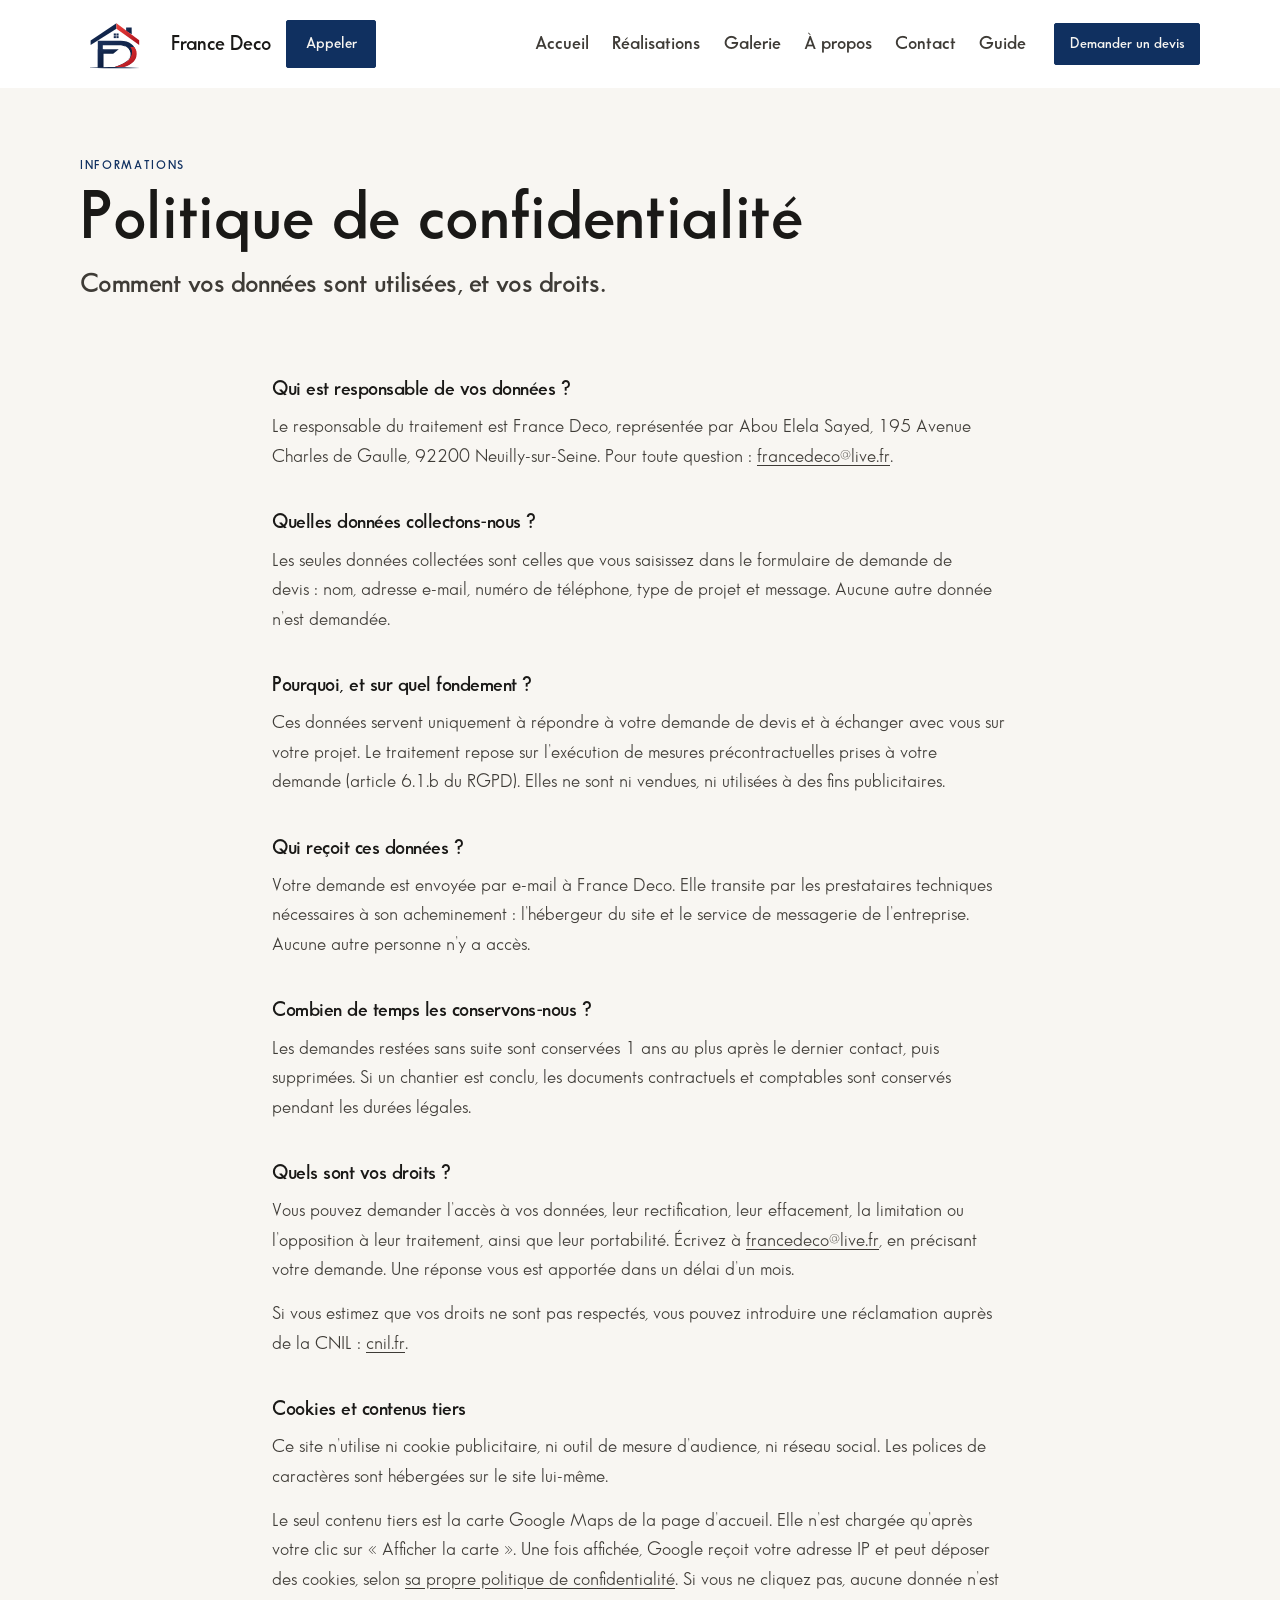
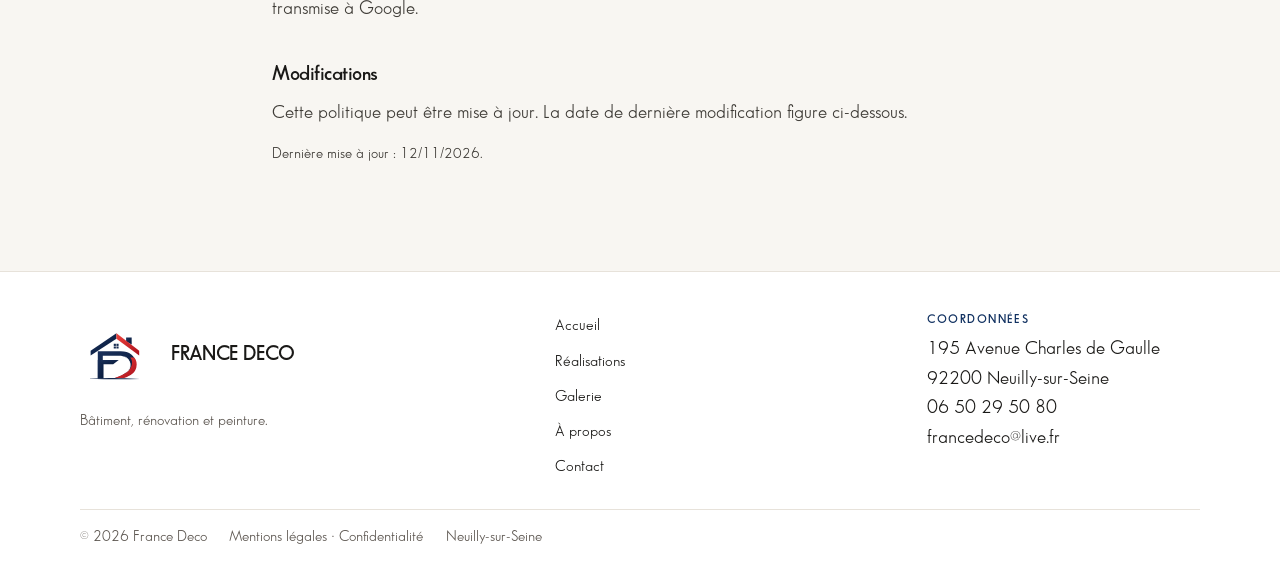
==== commit 075d56c4: "Update confidentialite.html" ====
--- a/confidentialite.html
+++ b/confidentialite.html
@@ -119,6 +119,7 @@
           <li><a href="galerie">Galerie</a></li>
           <li><a href="/#a-propos" data-nav="a-propos">À propos</a></li>
           <li><a href="contact">Contact</a></li>
+          <li><a href="guide-renovation-interieure">Guide</a></li>
         </ul>
         <a class="btn btn-primary nav-cta" href="contact#devis">Demander un devis</a>
       </nav>
@@ -210,4 +211,4 @@
   <script src="js/main.js" defer></script>
 
 </body>
-</html>+</html>
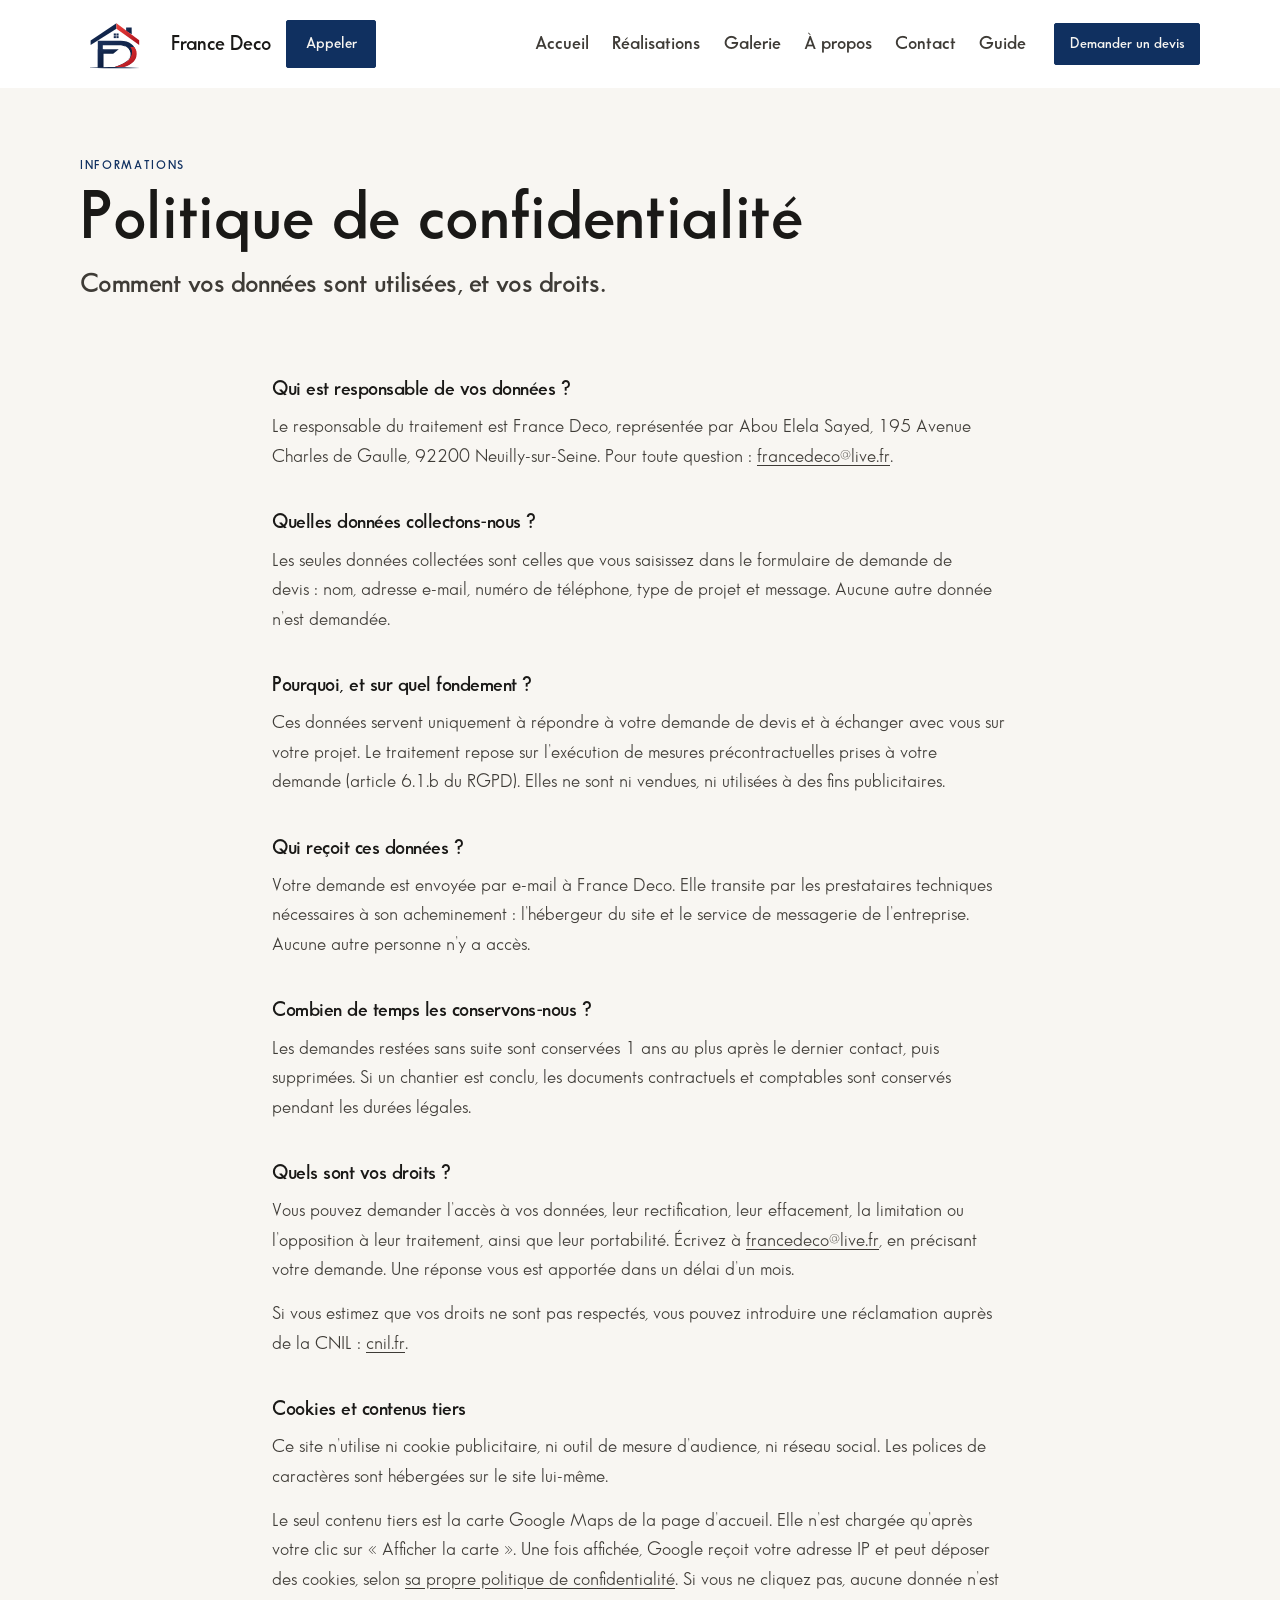
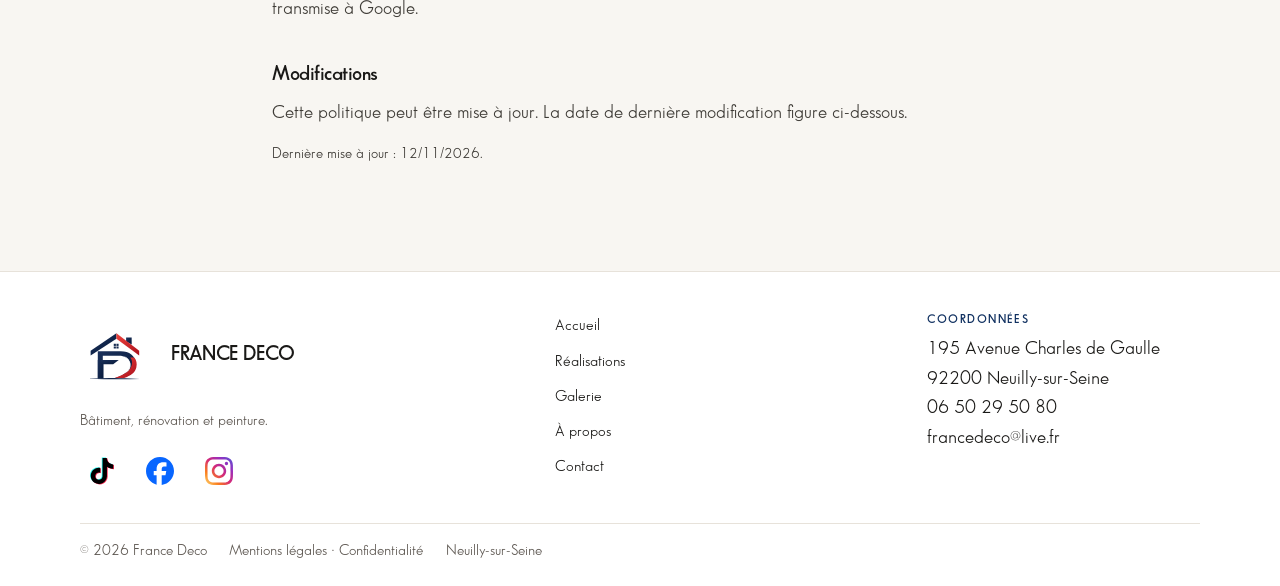
==== commit abb5cc45: "Update confidentialite.html" ====
--- a/confidentialite.html
+++ b/confidentialite.html
@@ -180,6 +180,40 @@
           <span class="brand-name">FRANCE DECO</span>
         </a>
         <p>Bâtiment, rénovation et peinture.</p>
+        <ul class="social">
+          <li>
+            <a href="LIEN_TIKTOK" target="_blank" rel="noopener" aria-label="TikTok">
+              <svg viewBox="-1 -1 26 26" aria-hidden="true">
+                <path transform="translate(-.7 -.5)" fill="#25F4EE" d="M12.525.02c1.31-.02 2.61-.01 3.91-.02.08 1.53.63 3.09 1.75 4.17 1.12 1.11 2.7 1.62 4.24 1.79v4.03c-1.44-.05-2.89-.35-4.2-.97-.57-.26-1.1-.59-1.62-.93-.01 2.92.01 5.84-.02 8.75-.08 1.4-.54 2.79-1.35 3.94-1.31 1.92-3.58 3.17-5.91 3.21-1.43.08-2.86-.31-4.08-1.03-2.02-1.19-3.44-3.37-3.65-5.71-.02-.5-.03-1-.01-1.49.18-1.9 1.12-3.72 2.58-4.96 1.66-1.44 3.98-2.13 6.15-1.72.02 1.48-.04 2.96-.04 4.44-.99-.32-2.15-.23-3.02.37-.63.41-1.11 1.04-1.36 1.75-.21.51-.15 1.07-.14 1.61.24 1.64 1.82 3.02 3.5 2.87 1.12-.01 2.19-.66 2.77-1.61.19-.33.4-.67.41-1.06.1-1.79.06-3.57.07-5.36.01-4.03-.01-8.05.02-12.07z"/>
+                <path transform="translate(.7 .5)" fill="#FE2C55" d="M12.525.02c1.31-.02 2.61-.01 3.91-.02.08 1.53.63 3.09 1.75 4.17 1.12 1.11 2.7 1.62 4.24 1.79v4.03c-1.44-.05-2.89-.35-4.2-.97-.57-.26-1.1-.59-1.62-.93-.01 2.92.01 5.84-.02 8.75-.08 1.4-.54 2.79-1.35 3.94-1.31 1.92-3.58 3.17-5.91 3.21-1.43.08-2.86-.31-4.08-1.03-2.02-1.19-3.44-3.37-3.65-5.71-.02-.5-.03-1-.01-1.49.18-1.9 1.12-3.72 2.58-4.96 1.66-1.44 3.98-2.13 6.15-1.72.02 1.48-.04 2.96-.04 4.44-.99-.32-2.15-.23-3.02.37-.63.41-1.11 1.04-1.36 1.75-.21.51-.15 1.07-.14 1.61.24 1.64 1.82 3.02 3.5 2.87 1.12-.01 2.19-.66 2.77-1.61.19-.33.4-.67.41-1.06.1-1.79.06-3.57.07-5.36.01-4.03-.01-8.05.02-12.07z"/>
+                <path fill="#000" d="M12.525.02c1.31-.02 2.61-.01 3.91-.02.08 1.53.63 3.09 1.75 4.17 1.12 1.11 2.7 1.62 4.24 1.79v4.03c-1.44-.05-2.89-.35-4.2-.97-.57-.26-1.1-.59-1.62-.93-.01 2.92.01 5.84-.02 8.75-.08 1.4-.54 2.79-1.35 3.94-1.31 1.92-3.58 3.17-5.91 3.21-1.43.08-2.86-.31-4.08-1.03-2.02-1.19-3.44-3.37-3.65-5.71-.02-.5-.03-1-.01-1.49.18-1.9 1.12-3.72 2.58-4.96 1.66-1.44 3.98-2.13 6.15-1.72.02 1.48-.04 2.96-.04 4.44-.99-.32-2.15-.23-3.02.37-.63.41-1.11 1.04-1.36 1.75-.21.51-.15 1.07-.14 1.61.24 1.64 1.82 3.02 3.5 2.87 1.12-.01 2.19-.66 2.77-1.61.19-.33.4-.67.41-1.06.1-1.79.06-3.57.07-5.36.01-4.03-.01-8.05.02-12.07z"/>
+              </svg>
+            </a>
+          </li>
+          <li>
+            <a href="LIEN_FACEBOOK" target="_blank" rel="noopener" aria-label="Facebook">
+              <svg viewBox="0 0 24 24" aria-hidden="true">
+                <path fill="#0866FF" d="M9.101 23.691v-7.98H6.627v-3.667h2.474v-1.58c0-4.085 1.848-5.978 5.858-5.978.401 0 .955.042 1.468.103a8.68 8.68 0 0 1 1.141.195v3.325a8.623 8.623 0 0 0-.653-.036 26.805 26.805 0 0 0-.733-.009c-.707 0-1.259.096-1.675.309a1.686 1.686 0 0 0-.679.622c-.258.42-.374.995-.374 1.752v1.297h3.919l-.386 2.103-.287 1.564h-3.246v8.245C19.396 23.238 24 18.179 24 12.044c0-6.627-5.373-12-12-12s-12 5.373-12 12c0 5.628 3.874 10.35 9.101 11.647Z"/>
+              </svg>
+            </a>
+          </li>
+          <li>
+            <a href="LIEN_INSTAGRAM" target="_blank" rel="noopener" aria-label="Instagram">
+              <svg viewBox="0 0 24 24" aria-hidden="true">
+                <defs>
+                  <linearGradient id="ig-grad" x1="0" y1="1" x2="1" y2="0">
+                    <stop offset="0" stop-color="#FEDA75"/>
+                    <stop offset=".25" stop-color="#FA7E1E"/>
+                    <stop offset=".5" stop-color="#D62976"/>
+                    <stop offset=".75" stop-color="#962FBF"/>
+                    <stop offset="1" stop-color="#4F5BD5"/>
+                  </linearGradient>
+                </defs>
+                <path fill="url(#ig-grad)" d="M7.0301.084c-1.2768.0602-2.1487.264-2.911.5634-.7888.3075-1.4575.72-2.1228 1.3877-.6652.6677-1.075 1.3368-1.3802 2.127-.2954.7638-.4956 1.6365-.552 2.914-.0564 1.2775-.0689 1.6882-.0626 4.947.0062 3.2586.0206 3.6671.0825 4.9473.061 1.2765.264 2.1482.5635 2.9107.308.7889.72 1.4573 1.388 2.1228.6679.6655 1.3365 1.0743 2.1285 1.38.7632.295 1.6361.4961 2.9134.552 1.2773.056 1.6884.069 4.9462.0627 3.2578-.0062 3.668-.0207 4.9478-.0814 1.28-.0607 2.147-.2652 2.9098-.5633.7889-.3086 1.4578-.72 2.1228-1.3881.665-.6682 1.0745-1.3378 1.3795-2.1284.2957-.7632.4966-1.636.552-2.9124.056-1.2809.0692-1.6898.063-4.948-.0063-3.2583-.021-3.6668-.0817-4.9465-.0607-1.2797-.264-2.1487-.5633-2.9117-.3084-.7889-.72-1.4568-1.3876-2.1228C21.2982 1.33 20.628.9208 19.8378.6165 19.074.321 18.2017.1197 16.9244.0645 15.6471.0093 15.236-.005 11.977.0014 8.718.0076 8.31.0215 7.0301.0839m.1402 21.6932c-1.17-.0509-1.8053-.2453-2.2287-.408-.5606-.216-.96-.4771-1.3819-.895-.422-.4178-.6811-.8186-.9-1.378-.1644-.4234-.3624-1.058-.4171-2.228-.0595-1.2645-.072-1.6442-.079-4.848-.007-3.2037.0053-3.583.0607-4.848.05-1.169.2456-1.805.408-2.2282.216-.5613.4762-.96.895-1.3816.4188-.4217.8184-.6814 1.3783-.9003.423-.1651 1.0575-.3614 2.227-.4171 1.2655-.06 1.6447-.072 4.848-.079 3.2033-.007 3.5835.005 4.8495.0608 1.169.0508 1.8053.2445 2.228.408.5608.216.96.4754 1.3816.895.4217.4194.6816.8176.9005 1.3787.1653.4217.3617 1.056.4169 2.2263.0602 1.2655.0739 1.645.0796 4.848.0058 3.203-.0055 3.5834-.061 4.848-.051 1.17-.245 1.8055-.408 2.2294-.216.5604-.4763.96-.8954 1.3814-.419.4215-.8181.6811-1.3783.9-.4224.1649-1.0577.3617-2.2262.4174-1.2656.0595-1.6448.072-4.8493.079-3.2045.007-3.5825-.006-4.848-.0608M16.953 5.5864A1.44 1.44 0 1 0 18.39 4.144a1.44 1.44 0 0 0-1.437 1.4424M5.8385 12.012c.0067 3.4032 2.7706 6.1557 6.173 6.1493 3.4026-.0065 6.157-2.7701 6.1506-6.1733-.0065-3.4032-2.771-6.1565-6.174-6.1498-3.403.0067-6.156 2.771-6.1496 6.1738M8 12.0077a4 4 0 1 1 4.008 3.9921A3.9996 3.9996 0 0 1 8 12.0077"/>
+              </svg>
+            </a>
+          </li>
+        </ul>
       </div>
 
       <nav class="footer-nav" aria-label="Pied de page">
--- a/css/style.css
+++ b/css/style.css
@@ -1494,4 +1494,90 @@
   max-width: 34rem;
   font-size: 0.92rem;
   color: var(--muted);
-}+}
+
+
+/* Avis Google */
+.reviews-sum {
+  display: flex;
+  flex-wrap: wrap;
+  align-items: center;
+  gap: 0.4rem 0.8rem;
+  margin-top: 0.9rem;
+  color: var(--ink-soft);
+  font-size: 1rem;
+}
+
+.stars {
+  color: #fbbc04;
+  letter-spacing: 0.12em;
+  font-size: 1.15rem;
+  line-height: 1;
+}
+
+.review-grid {
+  display: grid;
+  grid-template-columns: 1fr;
+  border-top: 1px solid var(--line);
+  border-left: 1px solid var(--line);
+}
+
+.review-card {
+  display: flex;
+  flex-direction: column;
+  gap: 0.8rem;
+  padding: 1.4rem 1.25rem;
+  border-right: 1px solid var(--line);
+  border-bottom: 1px solid var(--line);
+}
+
+.review-card p {
+  color: var(--ink-soft);
+  font-size: 0.98rem;
+}
+
+.review-meta {
+  margin-top: auto;
+  display: flex;
+  justify-content: space-between;
+  gap: 0.75rem;
+  font-size: 0.88rem;
+  color: var(--muted);
+}
+
+.review-meta strong {
+  font-weight: 600;
+  color: var(--ink);
+}
+
+@media (min-width: 900px) {
+  .review-grid {
+    grid-template-columns: repeat(3, 1fr);
+  }
+}
+
+/* Réseaux sociaux (footer) */
+.social {
+  display: flex;
+  gap: 0.9rem;
+  margin-top: 1rem;
+}
+
+.social a {
+  display: inline-flex;
+  align-items: center;
+  justify-content: center;
+  width: 44px;
+  height: 44px;
+  transition: transform 0.2s var(--ease);
+}
+
+.social a:hover {
+  transform: translateY(-2px);
+  text-decoration: none;
+}
+
+.social svg {
+  width: 28px;
+  height: 28px;
+}
